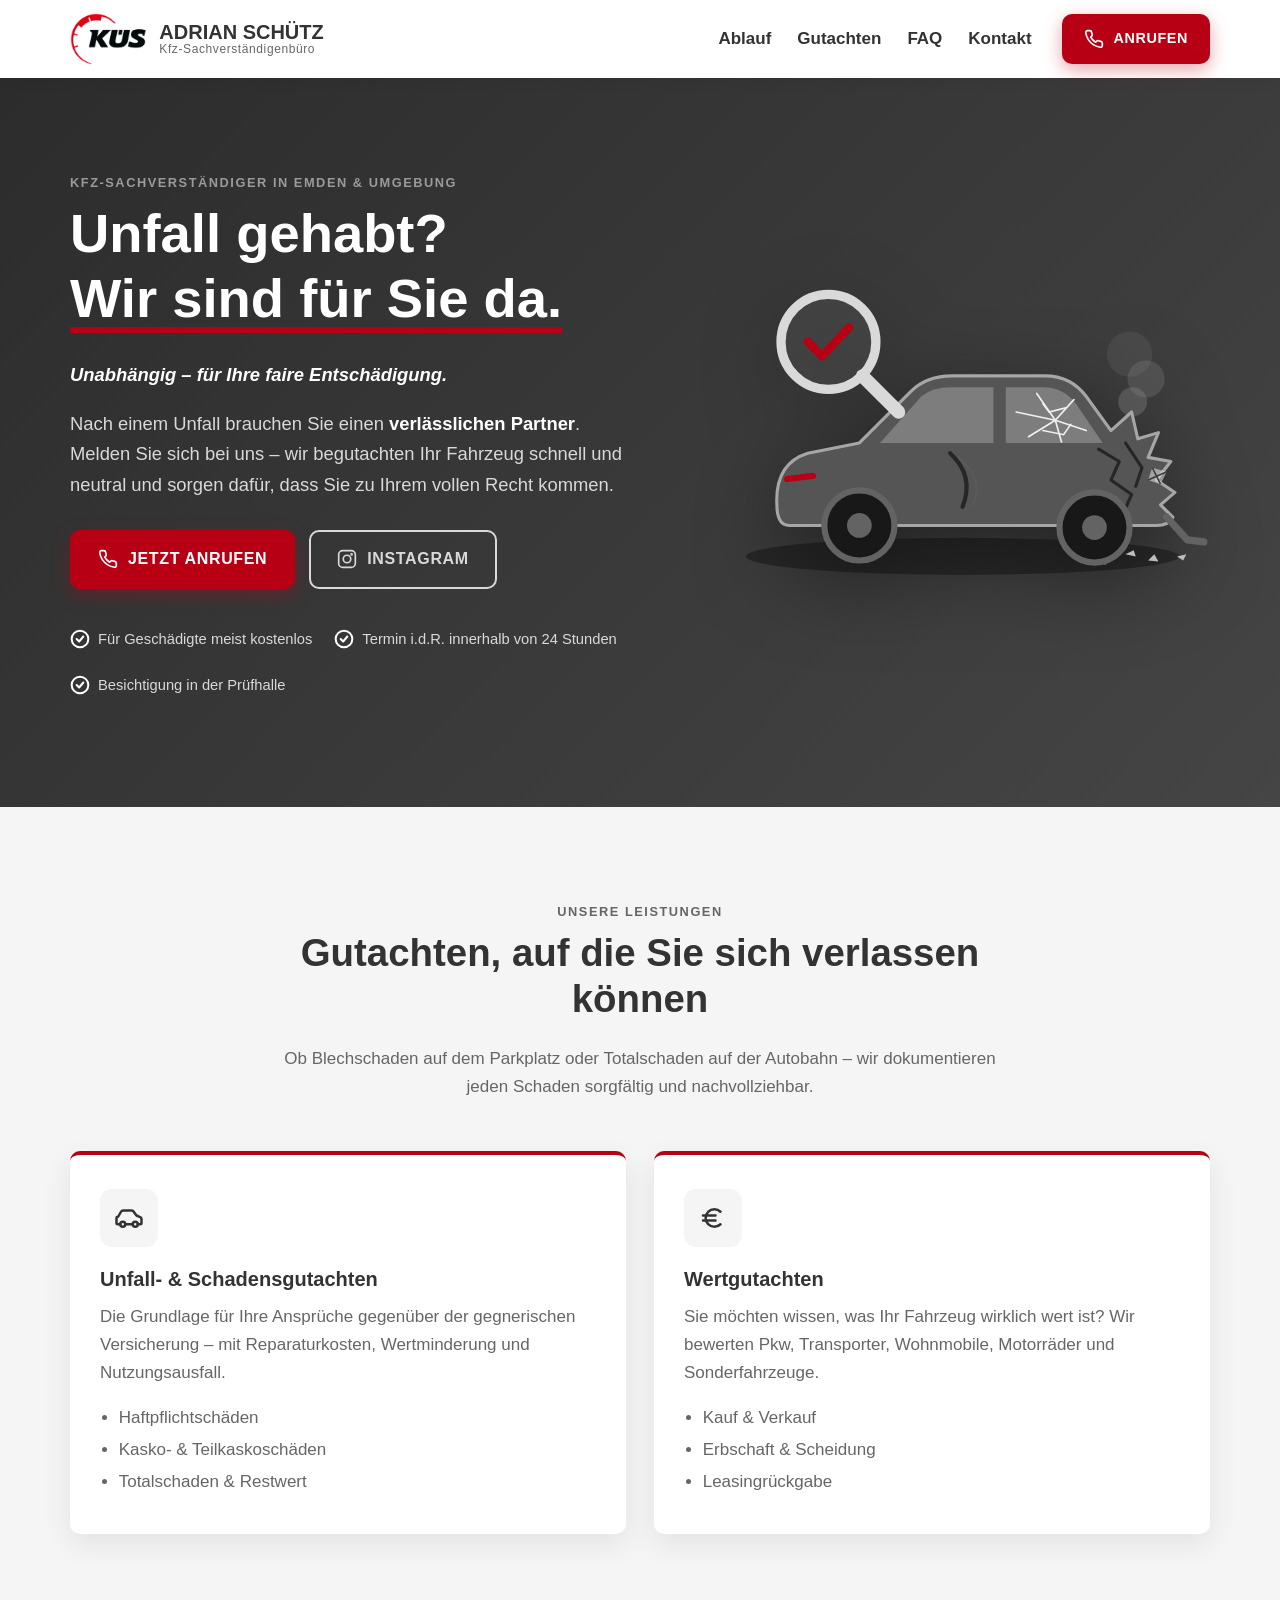
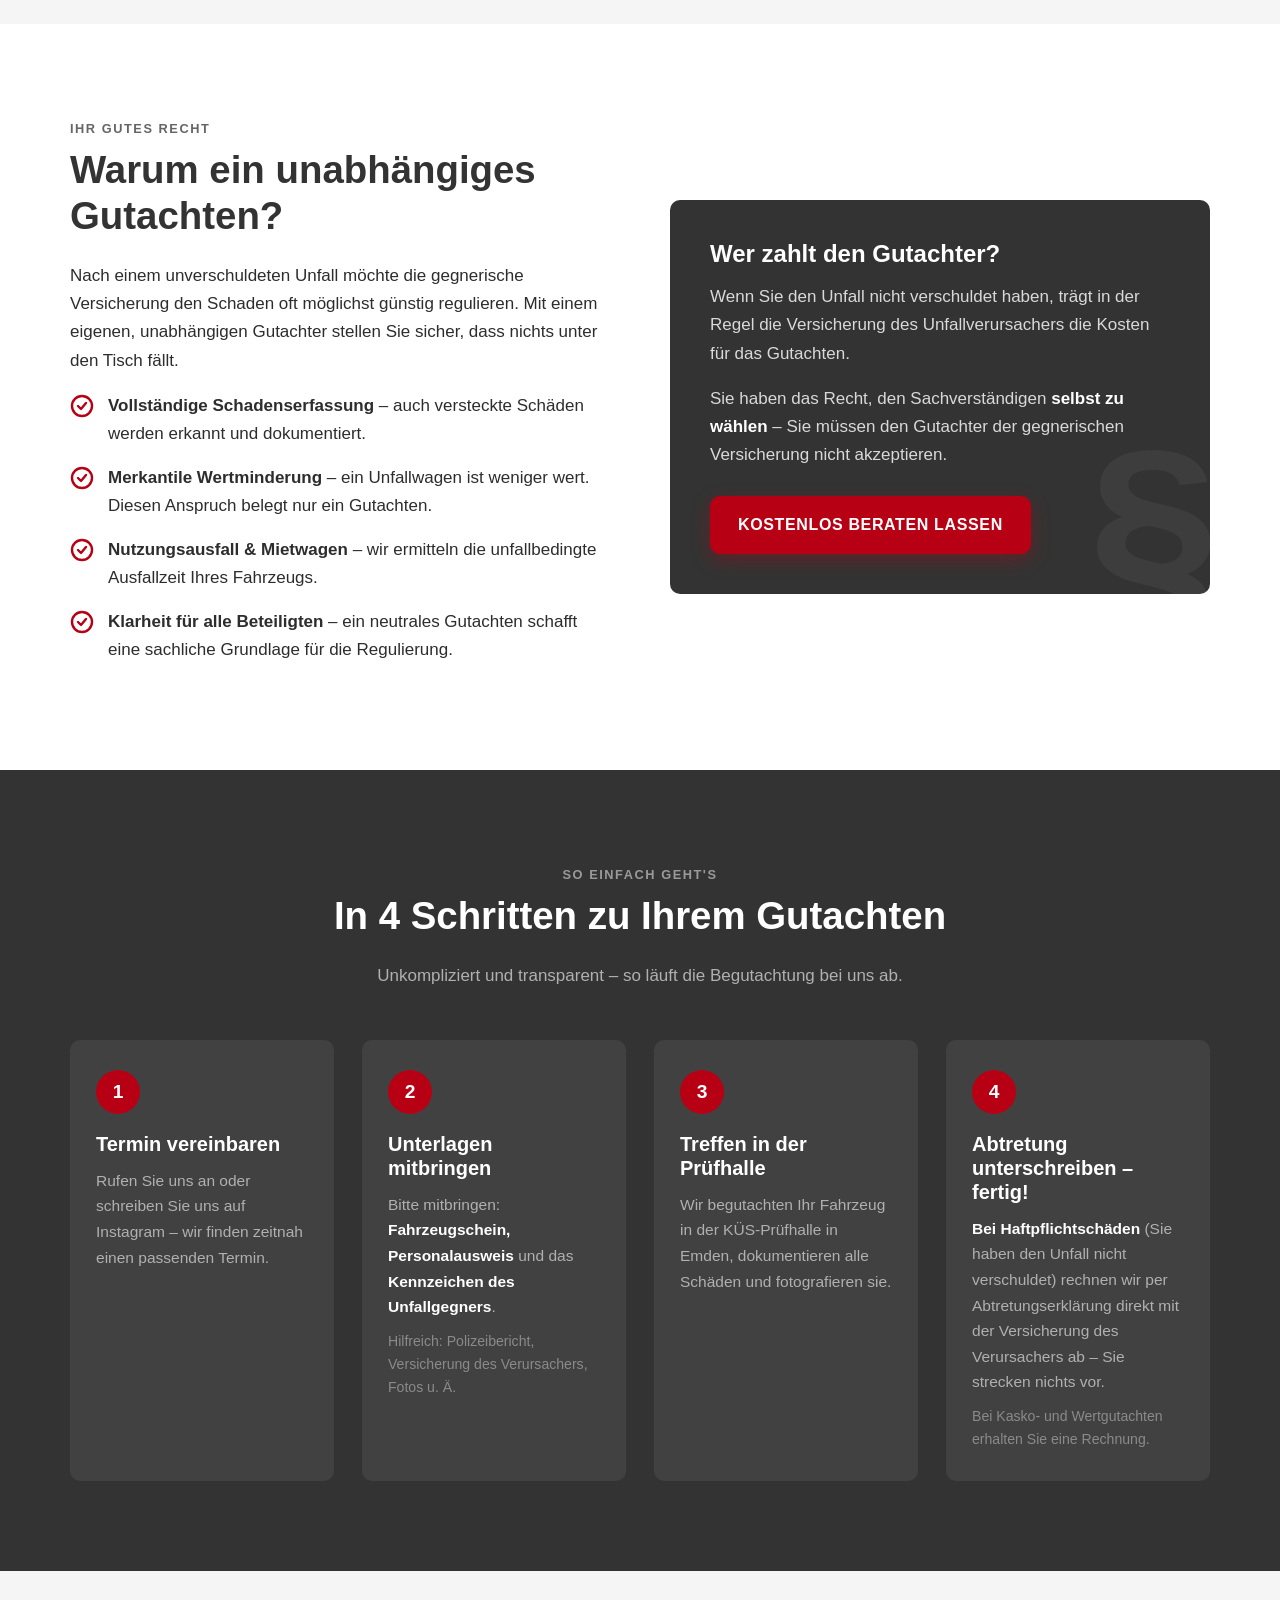
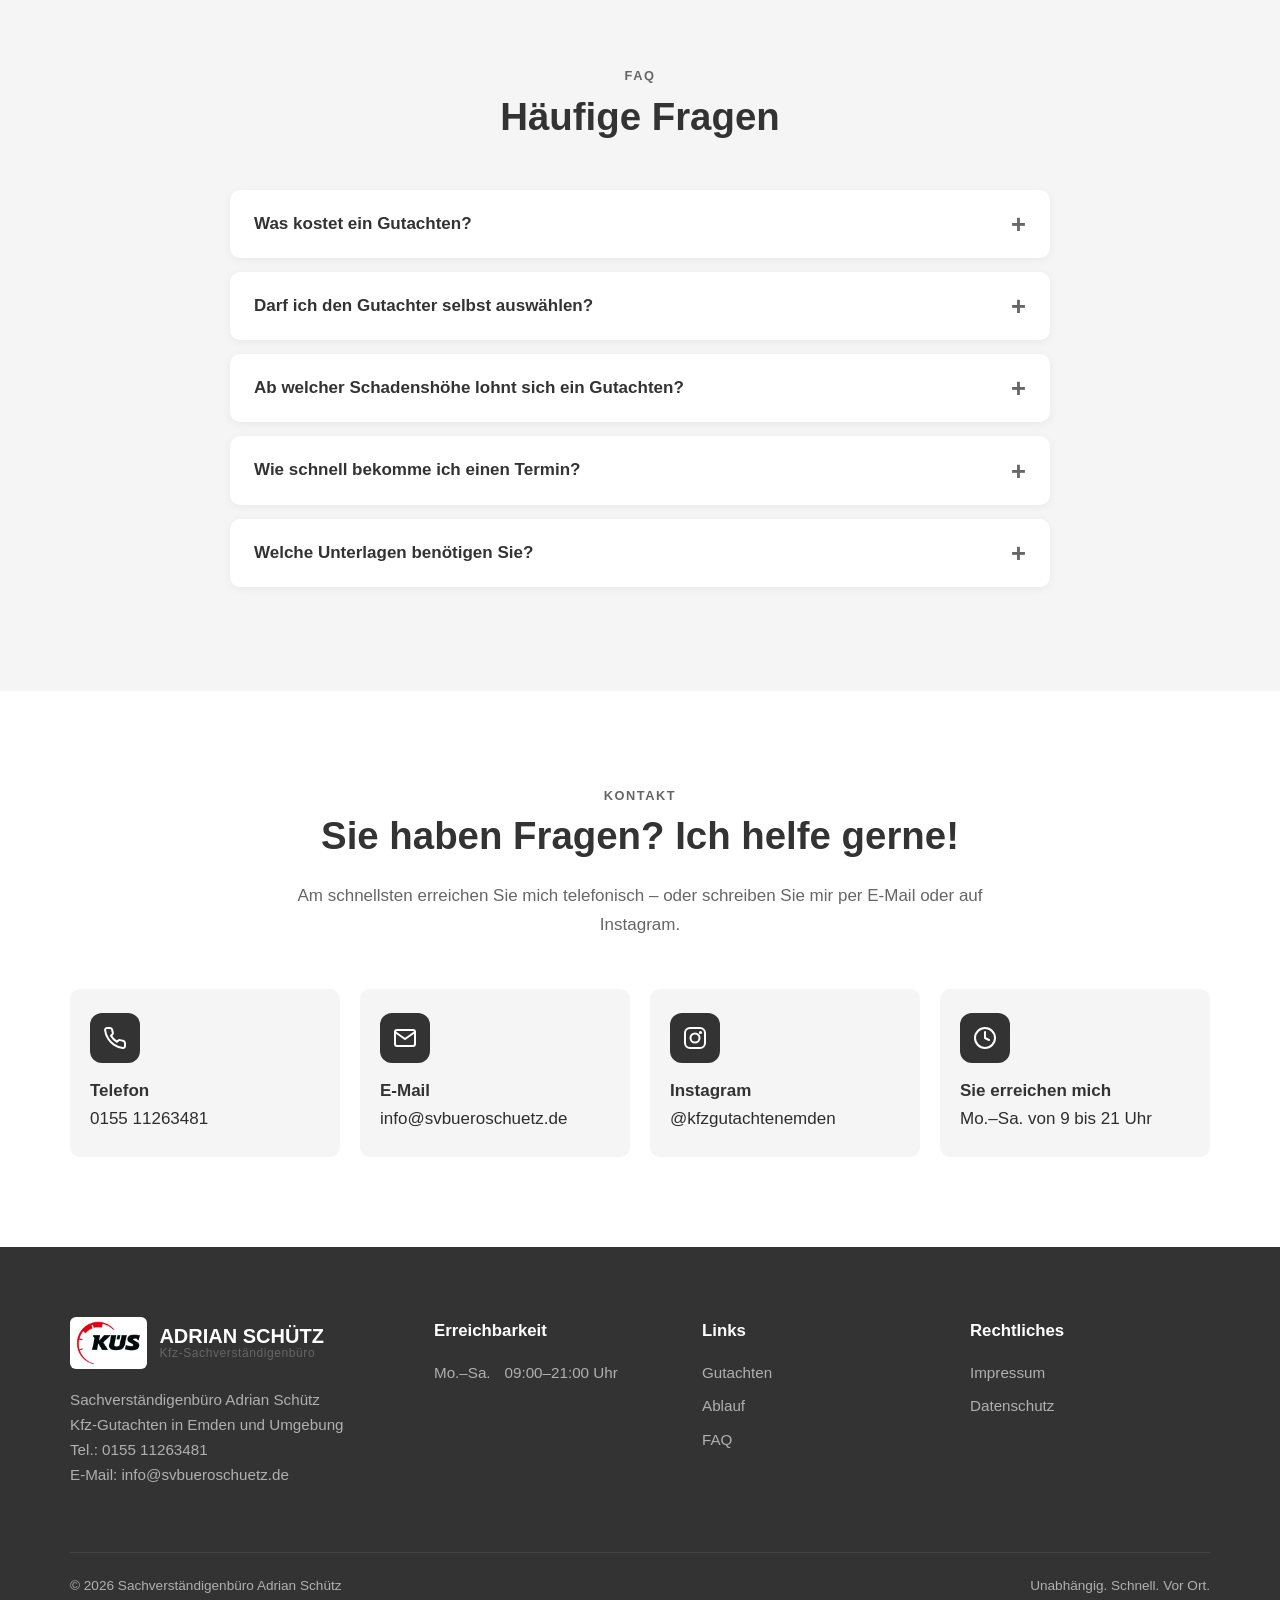
==== index.html @ 45142e2d "Erste Version" ====
<!DOCTYPE html>
<html lang="de">
<head>
  <meta charset="UTF-8">
  <meta name="viewport" content="width=device-width, initial-scale=1.0">
  <title>Kfz-Gutachten Emden | Schaden- und Wertgutachten</title>
  <meta name="description" content="Unabhängiger Kfz-Sachverständiger in Emden und Umgebung: Unfallgutachten und Wertgutachten. Persönlich, neutral und zuverlässig.">
  <link rel="canonical" href="https://svbueroschuetz.de/">
  <link rel="stylesheet" href="css/style.css?v=4">
  <link rel="icon" href="favicon.ico?v=4" sizes="48x48">
  <link rel="icon" type="image/png" sizes="96x96" href="favicon-96.png?v=4">
  <link rel="icon" type="image/png" sizes="192x192" href="favicon-192.png?v=4">
  <link rel="apple-touch-icon" href="apple-touch-icon.png?v=4">
  <meta property="og:site_name" content="Sachverständigenbüro Adrian Schütz">
  <script type="application/ld+json">
  {"@context": "https://schema.org", "@type": "WebSite", "name": "Sachverständigenbüro Adrian Schütz", "url": "https://svbueroschuetz.de/"}
  </script>
</head>
<body>

<!-- Icon-Sprite -->
<svg width="0" height="0" style="position:absolute" aria-hidden="true">
  <symbol id="i-phone" viewBox="0 0 24 24" fill="none" stroke="currentColor" stroke-width="2" stroke-linecap="round" stroke-linejoin="round"><path d="M22 16.9v3a2 2 0 0 1-2.2 2 19.8 19.8 0 0 1-8.6-3.1 19.5 19.5 0 0 1-6-6A19.8 19.8 0 0 1 2.1 4.2 2 2 0 0 1 4.1 2h3a2 2 0 0 1 2 1.7c.1.9.4 1.8.7 2.7a2 2 0 0 1-.5 2.1L8 9.8a16 16 0 0 0 6 6l1.3-1.3a2 2 0 0 1 2.1-.4c.9.3 1.8.6 2.7.7a2 2 0 0 1 1.7 2z"/></symbol>
  <symbol id="i-insta" viewBox="0 0 24 24" fill="none" stroke="currentColor" stroke-width="2" stroke-linecap="round" stroke-linejoin="round"><rect x="2" y="2" width="20" height="20" rx="5"/><circle cx="12" cy="12" r="4.5"/><circle cx="17.5" cy="6.5" r="0.6" fill="currentColor"/></symbol>
  <symbol id="i-mail" viewBox="0 0 24 24" fill="none" stroke="currentColor" stroke-width="2" stroke-linecap="round" stroke-linejoin="round"><rect x="2" y="4" width="20" height="16" rx="2"/><path d="m22 6-10 7L2 6"/></symbol>
  <symbol id="i-clock" viewBox="0 0 24 24" fill="none" stroke="currentColor" stroke-width="2" stroke-linecap="round" stroke-linejoin="round"><circle cx="12" cy="12" r="10"/><path d="M12 6v6l4 2"/></symbol>
  <symbol id="i-check" viewBox="0 0 24 24" fill="none" stroke="currentColor" stroke-width="2.4" stroke-linecap="round" stroke-linejoin="round"><circle cx="12" cy="12" r="10"/><path d="m8 12 3 3 5-6"/></symbol>
  <symbol id="i-car" viewBox="0 0 24 24" fill="none" stroke="currentColor" stroke-width="2" stroke-linecap="round" stroke-linejoin="round"><path d="M19 17h2c.6 0 1-.4 1-1v-3c0-.9-.7-1.7-1.5-1.9L18 10l-2.7-3.6A2 2 0 0 0 13.7 6H7.3a2 2 0 0 0-1.7 1L3.3 11H3a1 1 0 0 0-1 1v4c0 .6.4 1 1 1h2"/><circle cx="7" cy="17" r="2"/><circle cx="17" cy="17" r="2"/><path d="M9 17h6"/></symbol>
  <symbol id="i-euro" viewBox="0 0 24 24" fill="none" stroke="currentColor" stroke-width="2" stroke-linecap="round" stroke-linejoin="round"><path d="M18 7a7 7 0 1 0 0 10"/><path d="M4 10h10M4 14h10"/></symbol>
  <symbol id="i-shield" viewBox="0 0 24 24" fill="none" stroke="currentColor" stroke-width="2" stroke-linecap="round" stroke-linejoin="round"><path d="M12 22s8-4 8-10V5l-8-3-8 3v7c0 6 8 10 8 10z"/><path d="m9 12 2 2 4-4"/></symbol>
  <symbol id="i-bolt" viewBox="0 0 24 24" fill="none" stroke="currentColor" stroke-width="2" stroke-linecap="round" stroke-linejoin="round"><path d="M13 2 3 14h9l-1 8 10-12h-9l1-8z"/></symbol>
  <symbol id="i-menu" viewBox="0 0 24 24" fill="none" stroke="currentColor" stroke-width="2" stroke-linecap="round"><path d="M3 6h18M3 12h18M3 18h18"/></symbol>
</svg>

<!-- Header -->
<header class="header">
  <div class="container">
    <a href="#top" class="logo" aria-label="Zur Startseite">
      <img class="logo__img" src="img/logo-kues.png" alt="KÜS" onerror="this.outerHTML='<span class=&quot;logo__mark&quot;>S</span>'">
      <span class="logo__text">
        <span class="logo__name">ADRIAN SCHÜTZ</span>
        <span class="logo__sub">Kfz-Sachverständigenbüro</span>
      </span>
    </a>
    <button class="nav-toggle" aria-label="Menü öffnen" aria-expanded="false"><svg><use href="#i-menu"/></svg></button>
    <nav class="nav" id="nav">
      <ul class="nav__links">
        <li><a href="#ablauf">Ablauf</a></li>
        <li><a href="#leistungen">Gutachten</a></li>
        <li><a href="#faq">FAQ</a></li>
        <li><a href="#kontakt">Kontakt</a></li>
      </ul>
      <a href="tel:+4915511263481" class="btn btn--primary"><svg><use href="#i-phone"/></svg>Anrufen</a>
    </nav>
  </div>
</header>

<main id="top">

  <!-- Hero -->
  <section class="hero">
    <div class="container">
      <div>
        <span class="eyebrow">Kfz-Sachverständiger in Emden &amp; Umgebung</span>
        <h1>Unfall gehabt?<br><em>Wir sind für Sie da.</em></h1>
        <p class="hero__claim">Unabhängig – für Ihre faire Entschädigung.</p>
        <p class="hero__lead">Nach einem Unfall brauchen Sie einen <strong>verlässlichen Partner</strong>. Melden Sie sich bei uns – wir begutachten Ihr Fahrzeug schnell und neutral und sorgen dafür, dass Sie zu Ihrem vollen Recht kommen.</p>
        <div class="btn-row">
          <a href="tel:+4915511263481" class="btn btn--primary"><svg><use href="#i-phone"/></svg>Jetzt anrufen</a>
          <a href="https://www.instagram.com/kfzgutachtenemden/" class="btn btn--insta" target="_blank" rel="noopener"><svg><use href="#i-insta"/></svg>Instagram</a>
        </div>
        <div class="hero__badges">
          <span><svg><use href="#i-check"/></svg>Für Geschädigte meist kostenlos</span>
          <span><svg><use href="#i-check"/></svg>Termin i.d.R. innerhalb von 24 Stunden</span>
          <span><svg><use href="#i-check"/></svg>Besichtigung in der Prüfhalle</span>
        </div>
      </div>
      <div class="hero__art" aria-hidden="true">
        <!-- Illustration: Fahrzeug mit Prüf-Lupe -->
        <svg viewBox="0 0 480 360" xmlns="http://www.w3.org/2000/svg">
          <ellipse cx="240" cy="300" rx="210" ry="18" fill="#000" opacity="0.35"/>
          <!-- Rauch aus dem Motorraum -->
          <g fill="#8a8a8a">
            <circle cx="405" cy="150" r="14" opacity="0.35"/>
            <circle cx="418" cy="128" r="18" opacity="0.25"/>
            <circle cx="402" cy="104" r="22" opacity="0.15"/>
          </g>
          <!-- Karosserie mit eingedrückter Front -->
          <path d="M60 250 Q58 210 90 200 L140 190 L190 140 Q205 125 230 125 L320 125 Q345 125 360 145 L384 178 L404 160 L410 186 L430 180 L420 204 L442 208 L428 226 L446 238 L432 250 L444 262 Q440 270 428 270 L72 270 Q60 270 60 250Z" fill="#555555" stroke="#a6a6a6" stroke-width="3" stroke-linejoin="round"/>
          <!-- Scheiben -->
          <path d="M200 145 Q210 136 230 136 L270 136 L270 190 L160 190Z" fill="#a6a6a6" opacity="0.5"/>
          <path d="M282 136 L318 136 Q338 136 350 152 L376 190 L282 190Z" fill="#a6a6a6" opacity="0.5"/>
          <!-- Riss in der Frontscheibe -->
          <g stroke="#f0f0f0" stroke-width="1.6" fill="none" stroke-linecap="round">
            <path d="M330 168 L312 142 M330 168 L348 148 M330 168 L360 178 M330 168 L304 184 M330 168 L336 189 M330 168 L292 160"/>
            <path d="M318 152 L324 160 L340 156 M345 172 L338 182 L318 178"/>
          </g>
          <!-- Delle in der Tür -->
          <path d="M228 200 Q252 222 240 252" stroke="#262626" stroke-width="4" fill="none" stroke-linecap="round"/>
          <path d="M236 204 Q262 226 250 250" stroke="#5a5a5a" stroke-width="2" fill="none" stroke-linecap="round"/>
          <!-- Knautschfalten an der Front -->
          <g stroke="#262626" stroke-width="3" fill="none" stroke-linecap="round" stroke-linejoin="round">
            <path d="M372 196 L392 208 L384 226 L404 240 L396 258"/>
            <path d="M398 190 L414 214 L408 232"/>
          </g>
          <!-- Kaputter Scheinwerfer -->
          <path d="M424 214 L438 218 L432 230 L420 226Z" fill="#d9d9d9" opacity="0.6"/>
          <path d="M424 214 L432 230 M438 218 L420 226" stroke="#3c3c3c" stroke-width="1.5"/>
          <!-- Herabhängende Stoßstange -->
          <path d="M438 262 L458 284 L474 286" stroke="#636363" stroke-width="7" fill="none" stroke-linecap="round" stroke-linejoin="round"/>
          <!-- Splitter am Boden -->
          <g fill="#bdbdbd">
            <path d="M398 298 l8 -4 2 6z"/><path d="M420 304 l6 -6 4 7z"/><path d="M448 300 l9 -2 -3 6z"/><path d="M372 306 l6 -3 1 5z"/>
          </g>
          <!-- Räder -->
          <circle cx="140" cy="270" r="34" fill="#181818" stroke="#636363" stroke-width="6"/>
          <circle cx="140" cy="270" r="12" fill="#636363"/>
          <circle cx="368" cy="272" r="34" fill="#181818" stroke="#636363" stroke-width="6"/>
          <circle cx="368" cy="272" r="12" fill="#636363"/>
          <!-- Rücklicht -->
          <path d="M70 225 L95 222" stroke="#b80014" stroke-width="6" stroke-linecap="round"/>
          <!-- Lupe des Gutachters -->
          <circle cx="110" cy="92" r="46" fill="rgba(255,255,255,0.06)" stroke="#d9d9d9" stroke-width="9"/>
          <path d="M143 125 L178 160" stroke="#d9d9d9" stroke-width="13" stroke-linecap="round"/>
          <path d="M90 92 l14 14 26-28" stroke="#b80014" stroke-width="8" fill="none" stroke-linecap="round" stroke-linejoin="round"/>
        </svg>
      </div>
    </div>
  </section>

  <!-- Leistungen -->
  <section class="section section--light" id="leistungen">
    <div class="container">
      <div class="section-head">
        <span class="eyebrow">Unsere Leistungen</span>
        <h2>Gutachten, auf die Sie sich verlassen können</h2>
        <p>Ob Blechschaden auf dem Parkplatz oder Totalschaden auf der Autobahn – wir dokumentieren jeden Schaden sorgfältig und nachvollziehbar.</p>
      </div>
      <div class="grid grid--2">
        <article class="card">
          <div class="card__icon"><svg><use href="#i-car"/></svg></div>
          <h3>Unfall- &amp; Schadensgutachten</h3>
          <p>Die Grundlage für Ihre Ansprüche gegenüber der gegnerischen Versicherung – mit Reparaturkosten, Wertminderung und Nutzungsausfall.</p>
          <ul>
            <li>Haftpflichtschäden</li>
            <li>Kasko- &amp; Teilkaskoschäden</li>
            <li>Totalschaden &amp; Restwert</li>
          </ul>
        </article>
        <article class="card">
          <div class="card__icon"><svg><use href="#i-euro"/></svg></div>
          <h3>Wertgutachten</h3>
          <p>Sie möchten wissen, was Ihr Fahrzeug wirklich wert ist? Wir bewerten Pkw, Transporter, Wohnmobile, Motorräder und Sonderfahrzeuge.</p>
          <ul>
            <li>Kauf &amp; Verkauf</li>
            <li>Erbschaft &amp; Scheidung</li>
            <li>Leasingrückgabe</li>
          </ul>
        </article>
      </div>
    </div>
  </section>

  <!-- Warum Gutachten -->
  <section class="section">
    <div class="container split">
      <div>
        <span class="eyebrow">Ihr gutes Recht</span>
        <h2>Warum ein unabhängiges Gutachten?</h2>
        <p>Nach einem unverschuldeten Unfall möchte die gegnerische Versicherung den Schaden oft möglichst günstig regulieren. Mit einem eigenen, unabhängigen Gutachter stellen Sie sicher, dass nichts unter den Tisch fällt.</p>
        <ul class="checklist">
          <li><svg><use href="#i-check"/></svg><span><strong>Vollständige Schadenserfassung</strong> – auch versteckte Schäden werden erkannt und dokumentiert.</span></li>
          <li><svg><use href="#i-check"/></svg><span><strong>Merkantile Wertminderung</strong> – ein Unfallwagen ist weniger wert. Diesen Anspruch belegt nur ein Gutachten.</span></li>
          <li><svg><use href="#i-check"/></svg><span><strong>Nutzungsausfall &amp; Mietwagen</strong> – wir ermitteln die unfallbedingte Ausfallzeit Ihres Fahrzeugs.</span></li>
          <li><svg><use href="#i-check"/></svg><span><strong>Klarheit für alle Beteiligten</strong> – ein neutrales Gutachten schafft eine sachliche Grundlage für die Regulierung.</span></li>
        </ul>
      </div>
      <div class="highlight-box">
        <h3>Wer zahlt den Gutachter?</h3>
        <p>Wenn Sie den Unfall nicht verschuldet haben, trägt in der Regel die Versicherung des Unfallverursachers die Kosten für das Gutachten.</p>
        <p>Sie haben das Recht, den Sachverständigen <strong style="color:#fff">selbst zu wählen</strong> – Sie müssen den Gutachter der gegnerischen Versicherung nicht akzeptieren.</p>
        <a href="#kontakt" class="btn btn--primary" style="margin-top:10px">Kostenlos beraten lassen</a>
      </div>
    </div>
  </section>

  <!-- Ablauf -->
  <section class="section section--dark" id="ablauf">
    <div class="container">
      <div class="section-head">
        <span class="eyebrow">So einfach geht's</span>
        <h2>In 4 Schritten zu Ihrem Gutachten</h2>
        <p>Unkompliziert und transparent – so läuft die Begutachtung bei uns ab.</p>
      </div>
      <div class="grid grid--4 steps">
        <div class="step">
          <h3>Termin vereinbaren</h3>
          <p>Rufen Sie uns an oder schreiben Sie uns auf Instagram – wir finden zeitnah einen passenden Termin.</p>
        </div>
        <div class="step">
          <h3>Unterlagen mitbringen</h3>
          <p>Bitte mitbringen: <strong>Fahrzeugschein, Personalausweis</strong> und das <strong>Kennzeichen des Unfallgegners</strong>.</p>
          <p class="step__note">Hilfreich: Polizeibericht, Versicherung des Verursachers, Fotos u. Ä.</p>
        </div>
        <div class="step">
          <h3>Treffen in der Prüfhalle</h3>
          <p>Wir begutachten Ihr Fahrzeug in der KÜS-Prüfhalle in Emden, dokumentieren alle Schäden und fotografieren sie.</p>
        </div>
        <div class="step">
          <h3>Abtretung unterschreiben – fertig!</h3>
          <p><strong>Bei Haftpflichtschäden</strong> (Sie haben den Unfall nicht verschuldet) rechnen wir per Abtretungserklärung direkt mit der Versicherung des Verursachers ab – Sie strecken nichts vor.</p>
          <p class="step__note">Bei Kasko- und Wertgutachten erhalten Sie eine Rechnung.</p>
        </div>
      </div>
    </div>
  </section>

  <!-- FAQ -->
  <section class="section section--light" id="faq">
    <div class="container">
      <div class="section-head">
        <span class="eyebrow">FAQ</span>
        <h2>Häufige Fragen</h2>
      </div>
      <div class="faq">
        <details>
          <summary>Was kostet ein Gutachten?</summary>
          <p>Bei einem unverschuldeten Unfall übernimmt in der Regel die gegnerische Haftpflichtversicherung die Kosten. Bei Wertgutachten oder selbst verschuldeten Schäden erhalten Sie vorab ein transparentes Angebot.</p>
        </details>
        <details>
          <summary>Darf ich den Gutachter selbst auswählen?</summary>
          <p>Ja. Als Geschädigter haben Sie das Recht, einen unabhängigen Sachverständigen Ihrer Wahl zu beauftragen.</p>
        </details>
        <details>
          <summary>Ab welcher Schadenshöhe lohnt sich ein Gutachten?</summary>
          <p>Als Faustregel gilt: Ab etwa 750–1.000 € Schaden ist ein vollständiges Gutachten sinnvoll. Bei kleineren Schäden beraten wir Sie gerne kostenlos, welches Vorgehen sinnvoll ist.</p>
        </details>
        <details>
          <summary>Wie schnell bekomme ich einen Termin?</summary>
          <p>In der Regel innerhalb von 24 Stunden. Die Besichtigung findet in der KÜS-Prüfhalle in der Nesserlander Straße 88 in Emden statt.</p>
        </details>
        <details>
          <summary>Welche Unterlagen benötigen Sie?</summary>
          <p>Erforderlich sind Fahrzeugschein, Personalausweis und das Kennzeichen des Unfallgegners. Hilfreich sind außerdem alle weiteren Unterlagen zum Unfall: Versicherung und Schadennummer des Verursachers, Polizeibericht bzw. Aktenzeichen, Unfallbericht, Fotos, Kontaktdaten von Zeugen sowie Serviceheft und Rechnungen zu früheren Schäden oder Reparaturen.</p>
        </details>
      </div>
    </div>
  </section>

  <!-- Kontakt -->
  <section class="section" id="kontakt">
    <div class="container">
      <div class="section-head">
        <span class="eyebrow">Kontakt</span>
        <h2>Sie haben Fragen? Ich helfe gerne!</h2>
        <p>Am schnellsten erreichen Sie mich telefonisch – oder schreiben Sie mir per E-Mail oder auf Instagram.</p>
      </div>
      <div class="contact-cards">
        <a class="contact-item" href="tel:+4915511263481">
          <div class="contact-item__icon"><svg><use href="#i-phone"/></svg></div>
          <div><strong>Telefon</strong>0155 11263481</div>
        </a>
        <a class="contact-item" href="mailto:info@svbueroschuetz.de">
          <div class="contact-item__icon"><svg><use href="#i-mail"/></svg></div>
          <div><strong>E-Mail</strong>info@svbueroschuetz.de</div>
        </a>
        <a class="contact-item" href="https://www.instagram.com/kfzgutachtenemden/" target="_blank" rel="noopener">
          <div class="contact-item__icon"><svg><use href="#i-insta"/></svg></div>
          <div><strong>Instagram</strong>@kfzgutachtenemden</div>
        </a>
        <div class="contact-item">
          <div class="contact-item__icon"><svg><use href="#i-clock"/></svg></div>
          <div><strong>Sie erreichen mich</strong>Mo.–Sa. von 9 bis 21 Uhr</div>
        </div>
      </div>
    </div>
  </section>

</main>

<!-- Footer -->
<footer class="footer">
  <div class="container">
    <div class="grid">
      <div>
        <a href="#top" class="logo">
          <img class="logo__img" src="img/logo-kues.png" alt="KÜS" onerror="this.outerHTML='<span class=&quot;logo__mark&quot;>S</span>'">
          <span class="logo__text"><span class="logo__name">ADRIAN SCHÜTZ</span><span class="logo__sub">Kfz-Sachverständigenbüro</span></span>
        </a>
        <p>Sachverständigenbüro Adrian Schütz<br>Kfz-Gutachten in Emden und Umgebung<br>
        Tel.: <a href="tel:+4915511263481">0155 11263481</a><br>
        E-Mail: <a href="mailto:info@svbueroschuetz.de">info@svbueroschuetz.de</a></p>
      </div>
      <div>
        <h4>Erreichbarkeit</h4>
        <div class="hours"><span>Mo.–Sa.</span><span>09:00–21:00 Uhr</span></div>
      </div>
      <div>
        <h4>Links</h4>
        <ul>
          <li><a href="#leistungen">Gutachten</a></li>
          <li><a href="#ablauf">Ablauf</a></li>
          <li><a href="#faq">FAQ</a></li>
        </ul>
      </div>
      <div>
        <h4>Rechtliches</h4>
        <ul>
          <li><a href="impressum.html">Impressum</a></li>
          <li><a href="datenschutz.html">Datenschutz</a></li>
        </ul>
      </div>
    </div>
    <div class="footer__bottom">
      <span>© <span id="year">2026</span> Sachverständigenbüro Adrian Schütz</span>
      <span>Unabhängig. Schnell. Vor Ort.</span>
    </div>
  </div>
</footer>

<!-- Mobile Anrufleiste -->
<div class="mobile-cta">
  <a class="call" href="tel:+4915511263481"><svg><use href="#i-phone"/></svg>Anrufen</a>
  <a class="insta" href="https://www.instagram.com/kfzgutachtenemden/" target="_blank" rel="noopener"><svg><use href="#i-insta"/></svg>Instagram</a>
</div>

<script src="js/main.js"></script>
</body>
</html>
---- css/style.css ----
/* ==========================================================
   Sachverständigenbüro Mustermann – Stylesheet
   Keine externen Schriften (DSGVO): System-Schriftarten
   ========================================================== */

:root {
  --accent: #b80014;
  --dark: #333333;
  --dark-2: #414141;
  --text: #2d2d2d;
  --muted: #666666;
  --light: #f5f5f5;
  --white: #ffffff;
  --radius: 10px;
  --shadow: 0 10px 30px rgba(0, 0, 0, 0.08);
  --max: 1180px;
  --font: -apple-system, BlinkMacSystemFont, "Segoe UI", Roboto, "Helvetica Neue", Arial, sans-serif;
}

*, *::before, *::after { box-sizing: border-box; }

html { scroll-behavior: smooth; scroll-padding-top: 90px; }

body {
  margin: 0;
  font-family: var(--font);
  color: var(--text);
  background: var(--white);
  line-height: 1.65;
  font-size: 17px;
}

img, svg { max-width: 100%; display: block; }

a { color: inherit; }

h1, h2, h3 { line-height: 1.2; margin: 0 0 0.6em; color: var(--dark); }
h1 { font-size: clamp(2rem, 5vw, 3.4rem); font-weight: 800; }
h2 { font-size: clamp(1.6rem, 3.5vw, 2.4rem); font-weight: 800; }
h3 { font-size: 1.25rem; font-weight: 700; }
p { margin: 0 0 1em; }

.container { width: 100%; max-width: var(--max); margin: 0 auto; padding: 0 20px; }

.eyebrow {
  display: inline-block;
  font-size: 0.8rem;
  font-weight: 700;
  letter-spacing: 0.12em;
  text-transform: uppercase;
  color: var(--muted);
  margin-bottom: 0.6em;
}

.section { padding: 90px 0; }
.section--light { background: var(--light); }
.section--dark { background: var(--dark); color: #d9d9d9; }
.section--dark h2, .section--dark h3 { color: var(--white); }
.section-head { max-width: 720px; margin: 0 auto 50px; text-align: center; }
.section-head p { color: var(--muted); }
.section--dark .section-head p { color: #b0b0b0; }

/* ---------- Buttons ---------- */
.btn {
  display: inline-flex;
  align-items: center;
  gap: 10px;
  padding: 14px 26px;
  border-radius: var(--radius);
  font-weight: 700;
  font-size: 1rem;
  text-decoration: none;
  text-transform: uppercase;
  letter-spacing: 0.04em;
  border: 2px solid transparent;
  cursor: pointer;
  transition: transform 0.15s ease, background 0.15s ease, box-shadow 0.15s ease;
}
.btn svg { width: 20px; height: 20px; flex-shrink: 0; }
.btn:hover { transform: translateY(-2px); }
.btn--primary { background: var(--accent); color: var(--white); box-shadow: 0 6px 18px rgba(184, 0, 20, 0.35); }
.btn--primary:hover { filter: brightness(0.88); }
.btn--insta { background: transparent; color: inherit; border-color: currentColor; }
.btn--insta:hover { background: rgba(128, 128, 128, 0.15); }
.btn--outline { border-color: currentColor; background: transparent; }
.btn-row { display: flex; flex-wrap: wrap; gap: 14px; }

/* ---------- Header ---------- */
.header {
  position: sticky;
  top: 0;
  z-index: 50;
  background: rgba(255, 255, 255, 0.97);
  backdrop-filter: blur(8px);
  box-shadow: 0 2px 14px rgba(0, 0, 0, 0.06);
}
.header .container { display: flex; align-items: center; justify-content: space-between; height: 78px; }

.logo { display: flex; align-items: center; gap: 12px; text-decoration: none; }
.logo__mark {
  width: 46px; height: 46px; border-radius: 10px;
  background: var(--accent); color: var(--white);
  display: grid; place-items: center;
  font-weight: 900; font-size: 1.4rem;
}
.logo__img { height: 52px; width: auto; }
.footer .logo__img { background: var(--white); padding: 4px 6px; border-radius: 6px; }
.logo__text { line-height: 1.1; }
.logo__name { display: block; font-weight: 800; font-size: 1.25rem; color: var(--dark); }
.logo__sub { display: block; font-size: 0.75rem; color: var(--muted); letter-spacing: 0.05em; }

.nav { display: flex; align-items: center; gap: 30px; }
.nav__links { display: flex; gap: 26px; list-style: none; margin: 0; padding: 0; }
.nav__links a { text-decoration: none; font-weight: 600; color: var(--dark); position: relative; padding: 6px 0; }
.nav__links a::after {
  content: ""; position: absolute; left: 0; bottom: 0; width: 0; height: 2px;
  background: var(--accent); transition: width 0.2s ease;
}
.nav__links a:hover::after { width: 100%; }
.nav .btn { padding: 11px 20px; font-size: 0.9rem; }

.nav-toggle {
  display: none; background: none; border: 0; cursor: pointer; padding: 8px;
  color: var(--dark);
}
.nav-toggle svg { width: 28px; height: 28px; }

/* ---------- Hero ---------- */
.hero {
  position: relative;
  background:
    linear-gradient(135deg, #2c2c2c 0%, #454545 100%);
  color: #d9d9d9;
  overflow: hidden;
  padding: 90px 0 110px;
}
.hero .container { display: grid; grid-template-columns: 1.1fr 0.9fr; gap: 40px; align-items: center; }
.hero h1 { color: var(--white); }
.hero .eyebrow, .section--dark .eyebrow { color: #9a9a9a; }
.hero h1 em {
  font-style: normal; text-decoration: underline; text-decoration-color: var(--accent);
  text-decoration-thickness: 6px; text-underline-offset: 10px;
}
.hero__claim { font-style: italic; font-weight: 600; font-size: 1.15rem; color: var(--white); margin: -0.2em 0 1em; }
.hero__lead { font-size: 1.15rem; max-width: 560px; }
.hero__lead strong { color: var(--white); }
.hero .btn-row { margin-top: 30px; }
.hero__badges { display: flex; flex-wrap: wrap; gap: 22px; margin-top: 38px; font-size: 0.92rem; }
.hero__badges span { display: inline-flex; align-items: center; gap: 8px; }
.hero__badges svg { width: 20px; height: 20px; color: var(--white); }
.hero__art { position: relative; }
.hero__art svg { width: 100%; height: auto; filter: drop-shadow(0 20px 40px rgba(0, 0, 0, 0.4)); }

/* ---------- Cards / Leistungen ---------- */
.grid { display: grid; gap: 28px; }
.grid--2 { grid-template-columns: repeat(2, 1fr); }
.grid--3 { grid-template-columns: repeat(3, 1fr); }
.grid--4 { grid-template-columns: repeat(4, 1fr); }

.card {
  background: var(--white);
  border-radius: var(--radius);
  padding: 34px 30px;
  box-shadow: var(--shadow);
  border-top: 4px solid var(--accent);
  transition: transform 0.2s ease;
}
.card:hover { transform: translateY(-4px); }
.card__icon {
  width: 58px; height: 58px; border-radius: 12px;
  background: var(--light); color: var(--dark);
  display: grid; place-items: center; margin-bottom: 20px;
}
.card__icon svg { width: 30px; height: 30px; }
.card p { color: var(--muted); }
.card ul { margin: 0; padding-left: 1.1em; color: var(--muted); }
.card li { margin-bottom: 4px; }

/* ---------- Warum Gutachten ---------- */
.split { display: grid; grid-template-columns: 1fr 1fr; gap: 60px; align-items: center; }
.checklist { list-style: none; padding: 0; margin: 0; }
.checklist li { display: flex; gap: 14px; margin-bottom: 16px; }
.checklist svg { width: 24px; height: 24px; flex-shrink: 0; color: var(--accent); margin-top: 2px; }
.highlight-box {
  background: var(--dark); color: #d9d9d9; border-radius: var(--radius);
  padding: 40px; position: relative; overflow: hidden;
}
.highlight-box h3 { color: var(--white); font-size: 1.5rem; }
.highlight-box::before {
  content: "§"; position: absolute; right: -10px; bottom: -60px;
  font-size: 15rem; font-weight: 900; color: rgba(255, 255, 255, 0.05); line-height: 1;
}
.highlight-box p { position: relative; }

/* ---------- Unfall – Schritte ---------- */
.steps { counter-reset: step; }
.step {
  background: var(--dark-2); border-radius: var(--radius); padding: 30px 26px;
  position: relative;
}
.step::before {
  counter-increment: step; content: counter(step);
  display: grid; place-items: center;
  width: 44px; height: 44px; border-radius: 50%;
  background: var(--accent); color: var(--white);
  font-weight: 800; font-size: 1.2rem; margin-bottom: 18px;
}
.step p { color: #b0b0b0; margin: 0; font-size: 0.97rem; }
.step p + p { margin-top: 10px; }
.step strong { color: var(--white); }
.step ul { margin: 4px 0 12px; padding-left: 1.1em; color: #b0b0b0; font-size: 0.93rem; }
.step li { margin-bottom: 2px; }
.step .step__label { color: var(--white); font-weight: 700; font-size: 0.9rem; margin: 0; }
.step .step__note { font-size: 0.88rem; color: #8a8a8a; }

/* ---------- FAQ ---------- */
.faq { max-width: 820px; margin: 0 auto; }
.faq details {
  background: var(--white); border-radius: var(--radius); margin-bottom: 14px;
  box-shadow: 0 2px 10px rgba(0, 0, 0, 0.05); overflow: hidden;
}
.faq summary {
  cursor: pointer; list-style: none; padding: 20px 56px 20px 24px; font-weight: 700;
  position: relative; color: var(--dark);
}
.faq summary::-webkit-details-marker { display: none; }
.faq summary::after {
  content: "+"; position: absolute; right: 24px; top: 50%; transform: translateY(-50%);
  font-size: 1.6rem; color: var(--muted); transition: transform 0.2s ease;
}
.faq details[open] summary::after { transform: translateY(-50%) rotate(45deg); }
.faq details p { padding: 0 24px 20px; margin: 0; color: var(--muted); }

/* ---------- Kontakt ---------- */
.contact-cards { display: grid; grid-template-columns: repeat(auto-fit, minmax(210px, 1fr)); gap: 20px; }
.contact-item {
  background: var(--light); border-radius: var(--radius); padding: 24px 20px;
  text-decoration: none; color: inherit; transition: transform 0.2s ease;
}
a.contact-item:hover { transform: translateY(-3px); }
a.contact-item:hover strong { color: var(--accent); }
.contact-item .contact-item__icon { margin-bottom: 14px; }
.contact-item__icon {
  width: 50px; height: 50px; border-radius: 12px; background: var(--dark); color: var(--white);
  display: grid; place-items: center; flex-shrink: 0;
}
.contact-item__icon svg { width: 24px; height: 24px; }
.contact-item strong { display: block; color: var(--dark); }


/* ---------- Footer ---------- */
.footer { background: var(--dark); color: #b0b0b0; padding: 70px 0 0; font-size: 0.95rem; }
.footer .grid { grid-template-columns: 1.4fr 1fr 1fr 1fr; }
.footer h4 { color: var(--white); margin: 0 0 16px; font-size: 1.05rem; }
.footer ul { list-style: none; padding: 0; margin: 0; }
.footer li { margin-bottom: 8px; }
.footer a { text-decoration: none; }
.footer a:hover { color: var(--white); }
.footer .logo__name { color: var(--white); }
.footer .logo__mark { background: var(--accent); color: var(--white); }
.footer .logo { margin-bottom: 18px; }
.hours { display: grid; grid-template-columns: auto 1fr; gap: 4px 14px; }
.footer__bottom {
  border-top: 1px solid rgba(255, 255, 255, 0.08); margin-top: 50px; padding: 22px 0;
  font-size: 0.85rem; display: flex; justify-content: space-between; flex-wrap: wrap; gap: 10px;
}

/* ---------- Mobile Anrufleiste ---------- */
.mobile-cta { display: none; }

/* ---------- Rechtliche Seiten ---------- */
.legal { padding: 70px 0 90px; }
.legal .container { max-width: 860px; }
.legal h2 { font-size: 1.4rem; margin-top: 1.8em; }
.legal h3 { font-size: 1.1rem; margin-top: 1.4em; }
.legal ul { margin: 0 0 1em; padding-left: 1.3em; }
.legal li { margin-bottom: 4px; }
.notice {
  background: var(--light); border-left: 4px solid var(--accent); padding: 16px 20px;
  border-radius: 6px; margin-bottom: 30px; font-size: 0.95rem;
}

/* ---------- Responsive ---------- */
@media (max-width: 1000px) {
  .grid--4 { grid-template-columns: repeat(2, 1fr); }
  .grid--3 { grid-template-columns: 1fr 1fr; }
  .footer .grid { grid-template-columns: 1fr 1fr; }
}

@media (max-width: 860px) {
  .nav-toggle { display: block; }
  .nav {
    position: absolute; top: 78px; left: 0; right: 0;
    background: var(--white); flex-direction: column; align-items: stretch; gap: 0;
    padding: 10px 20px 24px; box-shadow: 0 14px 20px rgba(0, 0, 0, 0.08);
    display: none;
  }
  .nav.is-open { display: flex; }
  .nav__links { flex-direction: column; gap: 0; }
  .nav__links a { display: block; padding: 14px 0; border-bottom: 1px solid #eee; }
  .nav .btn { margin-top: 16px; justify-content: center; }

  .hero { padding: 60px 0 80px; }
  .hero .container, .split { grid-template-columns: 1fr; }
  /* Handy: Auto zwischen Spruch und Einleitungstext */
  .hero .container { row-gap: 0; }
  .hero .container > div:first-child { display: contents; }
  .hero .eyebrow { order: 1; }
  .hero h1 { order: 2; }
  .hero__claim { order: 3; }
  .hero__art { order: 4; max-width: 340px; width: 100%; margin: 4px auto 22px; }
  .hero__lead { order: 5; }
  .hero .btn-row { order: 6; }
  .hero__badges { order: 7; }
  .section { padding: 70px 0; }

  .mobile-cta {
    display: grid; grid-template-columns: 1fr 1fr; position: fixed; bottom: 0; left: 0; right: 0; z-index: 60;
    box-shadow: 0 -4px 16px rgba(0, 0, 0, 0.15);
  }
  .mobile-cta a {
    display: flex; align-items: center; justify-content: center; gap: 8px;
    padding: 15px; font-weight: 700; text-decoration: none; text-transform: uppercase; font-size: 0.95rem;
  }
  .mobile-cta svg { width: 20px; height: 20px; }
  .mobile-cta .call { background: var(--accent); color: var(--white); }
  .mobile-cta .insta { background: var(--dark); color: var(--white); }
  body { padding-bottom: 54px; }
}

@media (max-width: 600px) {
  body { font-size: 16px; }
  .grid--2, .grid--3, .grid--4, .footer .grid { grid-template-columns: 1fr; }
  .highlight-box { padding: 26px 20px; }
  .btn-row .btn { flex: 1 1 100%; justify-content: center; }
  .contact-cards { gap: 12px; }
  .contact-item { display: flex; align-items: center; gap: 16px; padding: 16px; }
  .contact-item .contact-item__icon { margin-bottom: 0; }
  .legal h1 { font-size: 1.7rem; overflow-wrap: anywhere; hyphens: auto; }
  .header .btn--outline { padding: 8px 12px; font-size: 0.8rem; white-space: nowrap; }
  .header .logo__sub { display: none; }
}
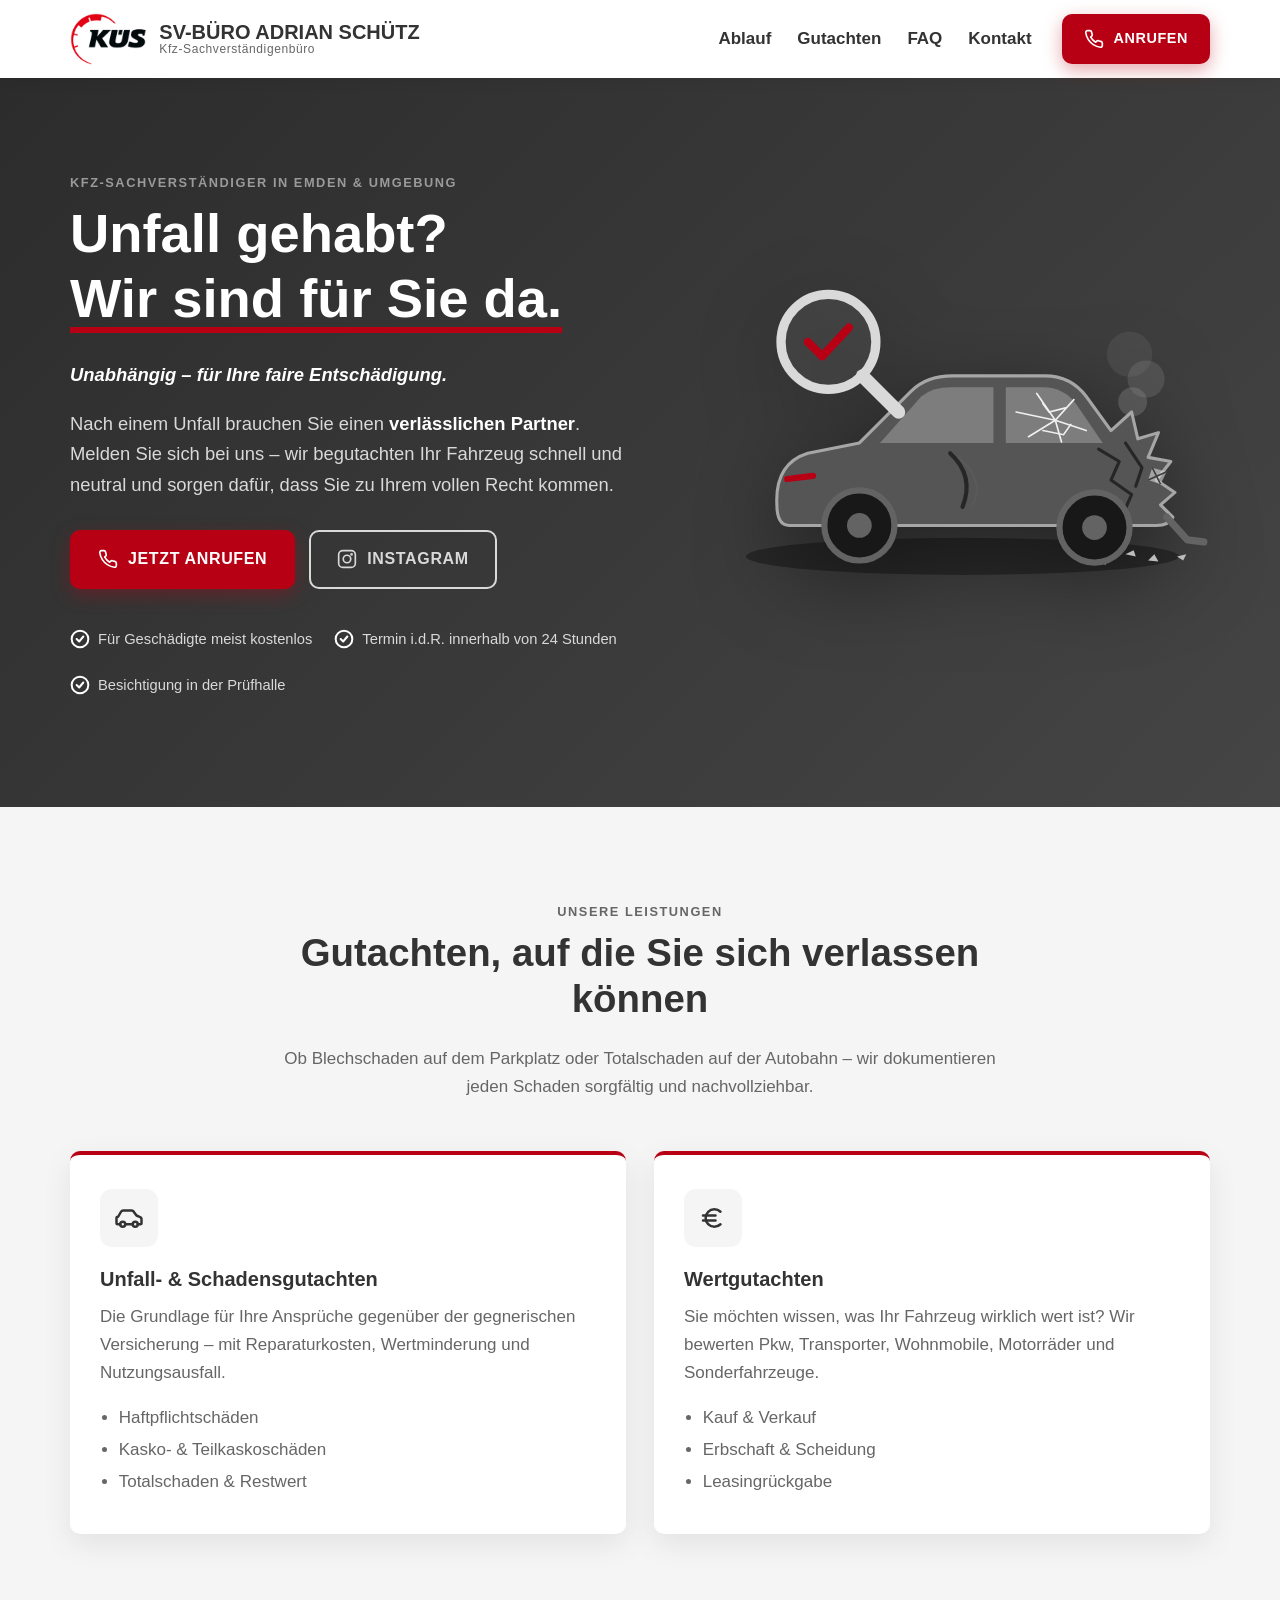
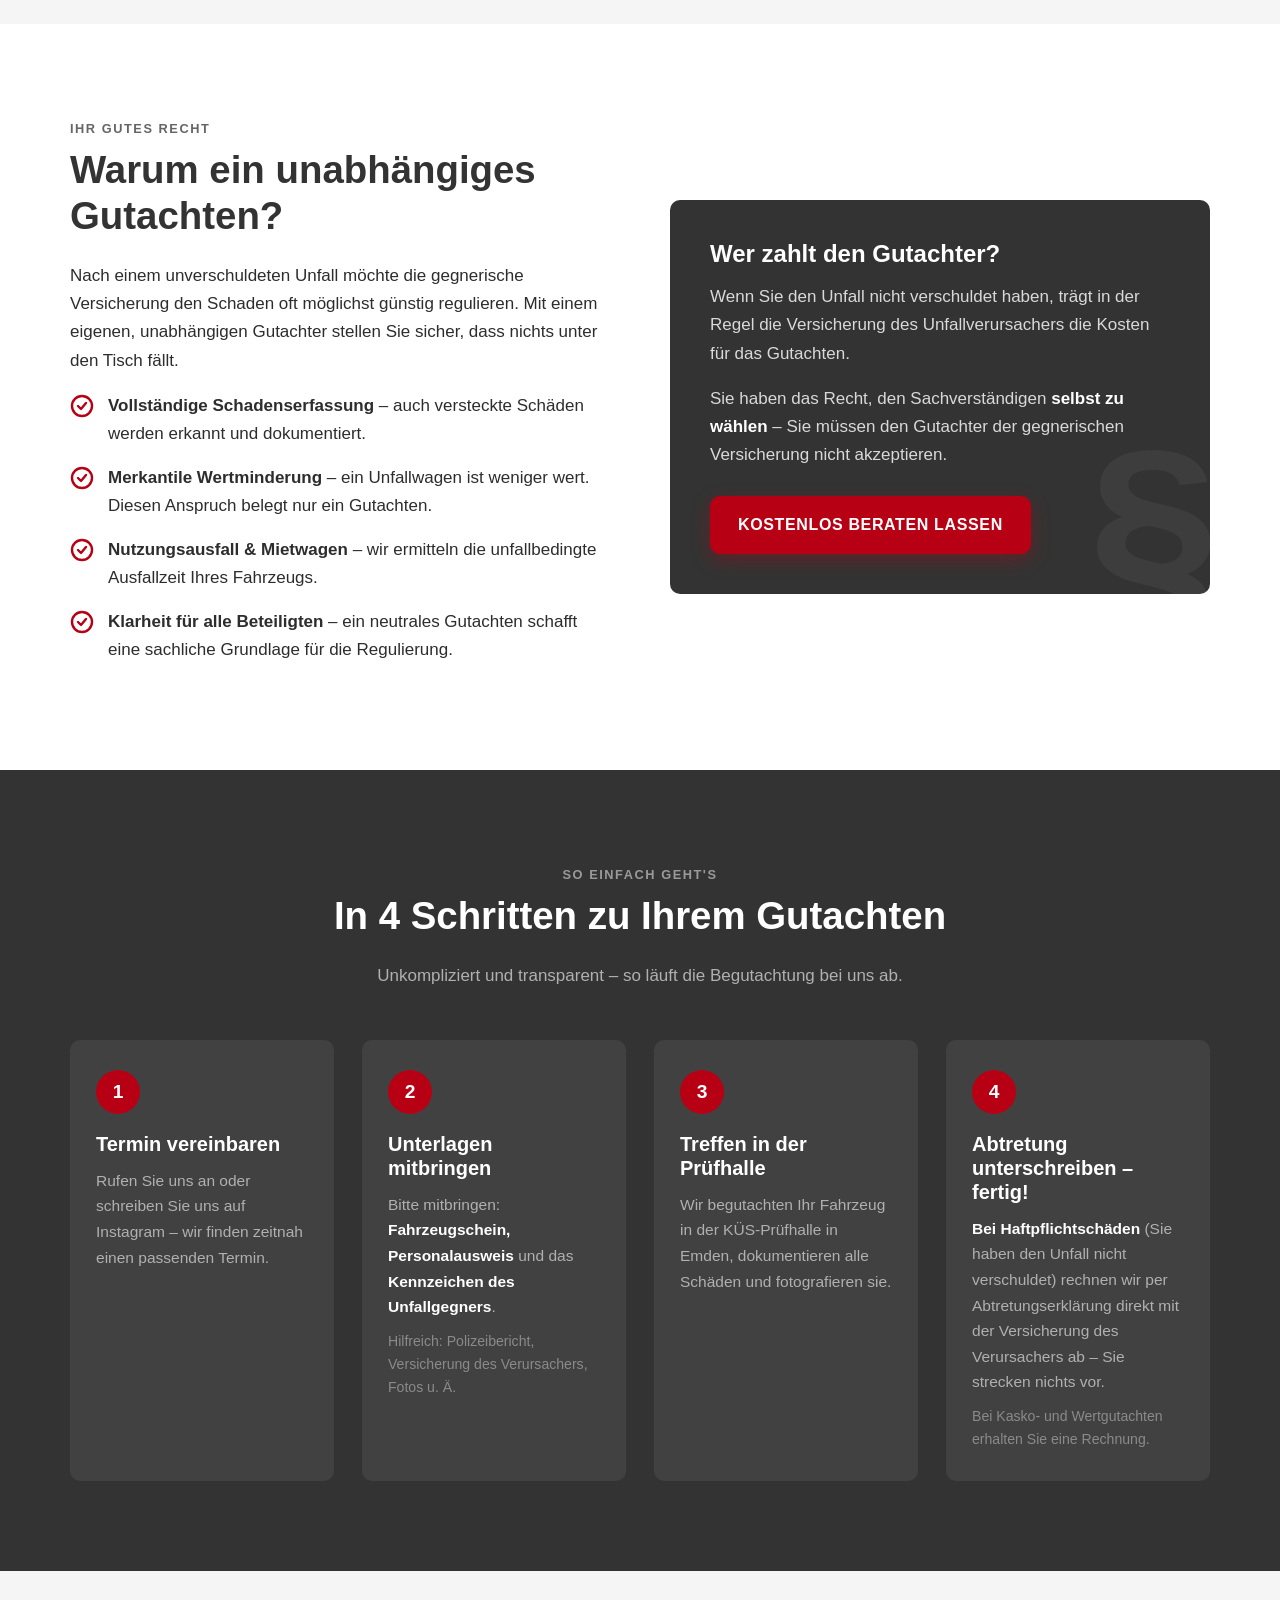
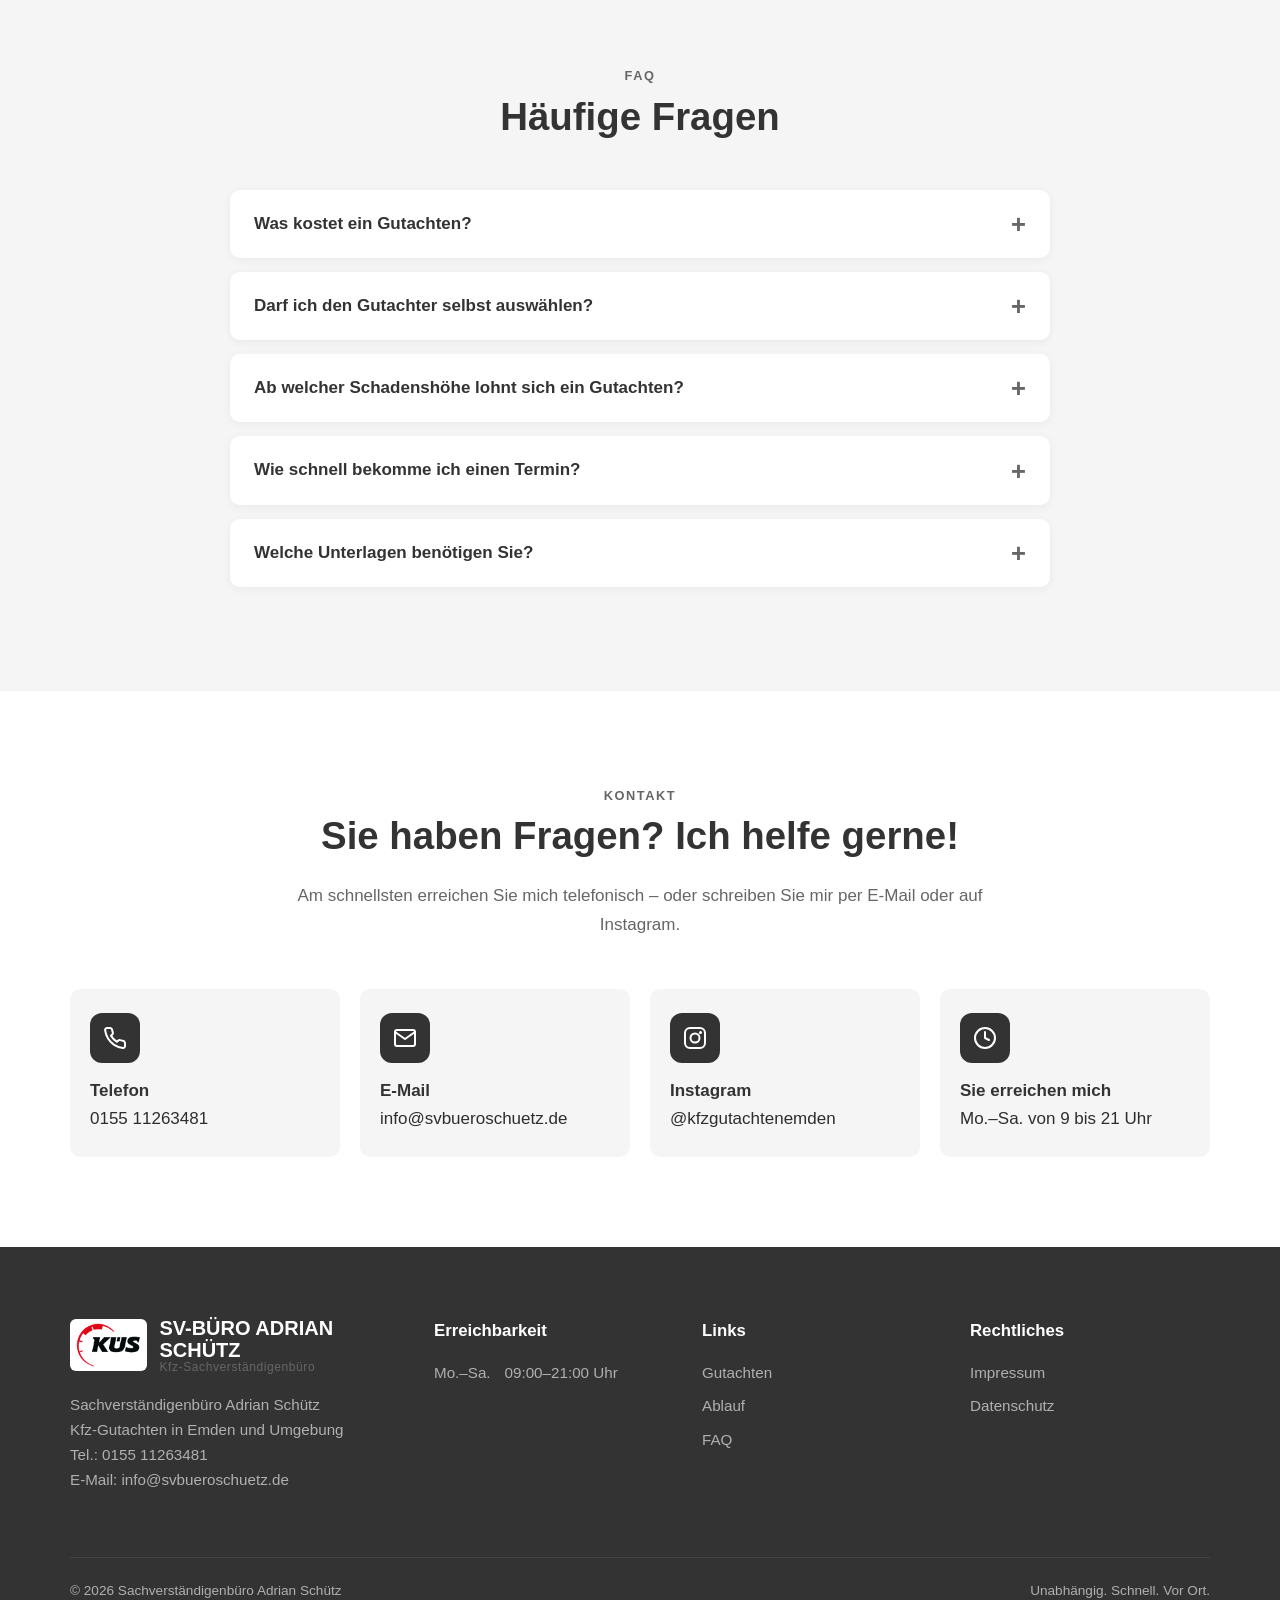
==== commit 4e002f44: "Add files via upload" ====
--- a/index.html
+++ b/index.html
@@ -38,7 +38,7 @@
     <a href="#top" class="logo" aria-label="Zur Startseite">
       <img class="logo__img" src="img/logo-kues.png" alt="KÜS" onerror="this.outerHTML='<span class=&quot;logo__mark&quot;>S</span>'">
       <span class="logo__text">
-        <span class="logo__name">ADRIAN SCHÜTZ</span>
+        <span class="logo__name">SV-BÜRO ADRIAN SCHÜTZ</span>
         <span class="logo__sub">Kfz-Sachverständigenbüro</span>
       </span>
     </a>
@@ -285,7 +285,7 @@
       <div>
         <a href="#top" class="logo">
           <img class="logo__img" src="img/logo-kues.png" alt="KÜS" onerror="this.outerHTML='<span class=&quot;logo__mark&quot;>S</span>'">
-          <span class="logo__text"><span class="logo__name">ADRIAN SCHÜTZ</span><span class="logo__sub">Kfz-Sachverständigenbüro</span></span>
+          <span class="logo__text"><span class="logo__name">SV-BÜRO ADRIAN SCHÜTZ</span><span class="logo__sub">Kfz-Sachverständigenbüro</span></span>
         </a>
         <p>Sachverständigenbüro Adrian Schütz<br>Kfz-Gutachten in Emden und Umgebung<br>
         Tel.: <a href="tel:+4915511263481">0155 11263481</a><br>
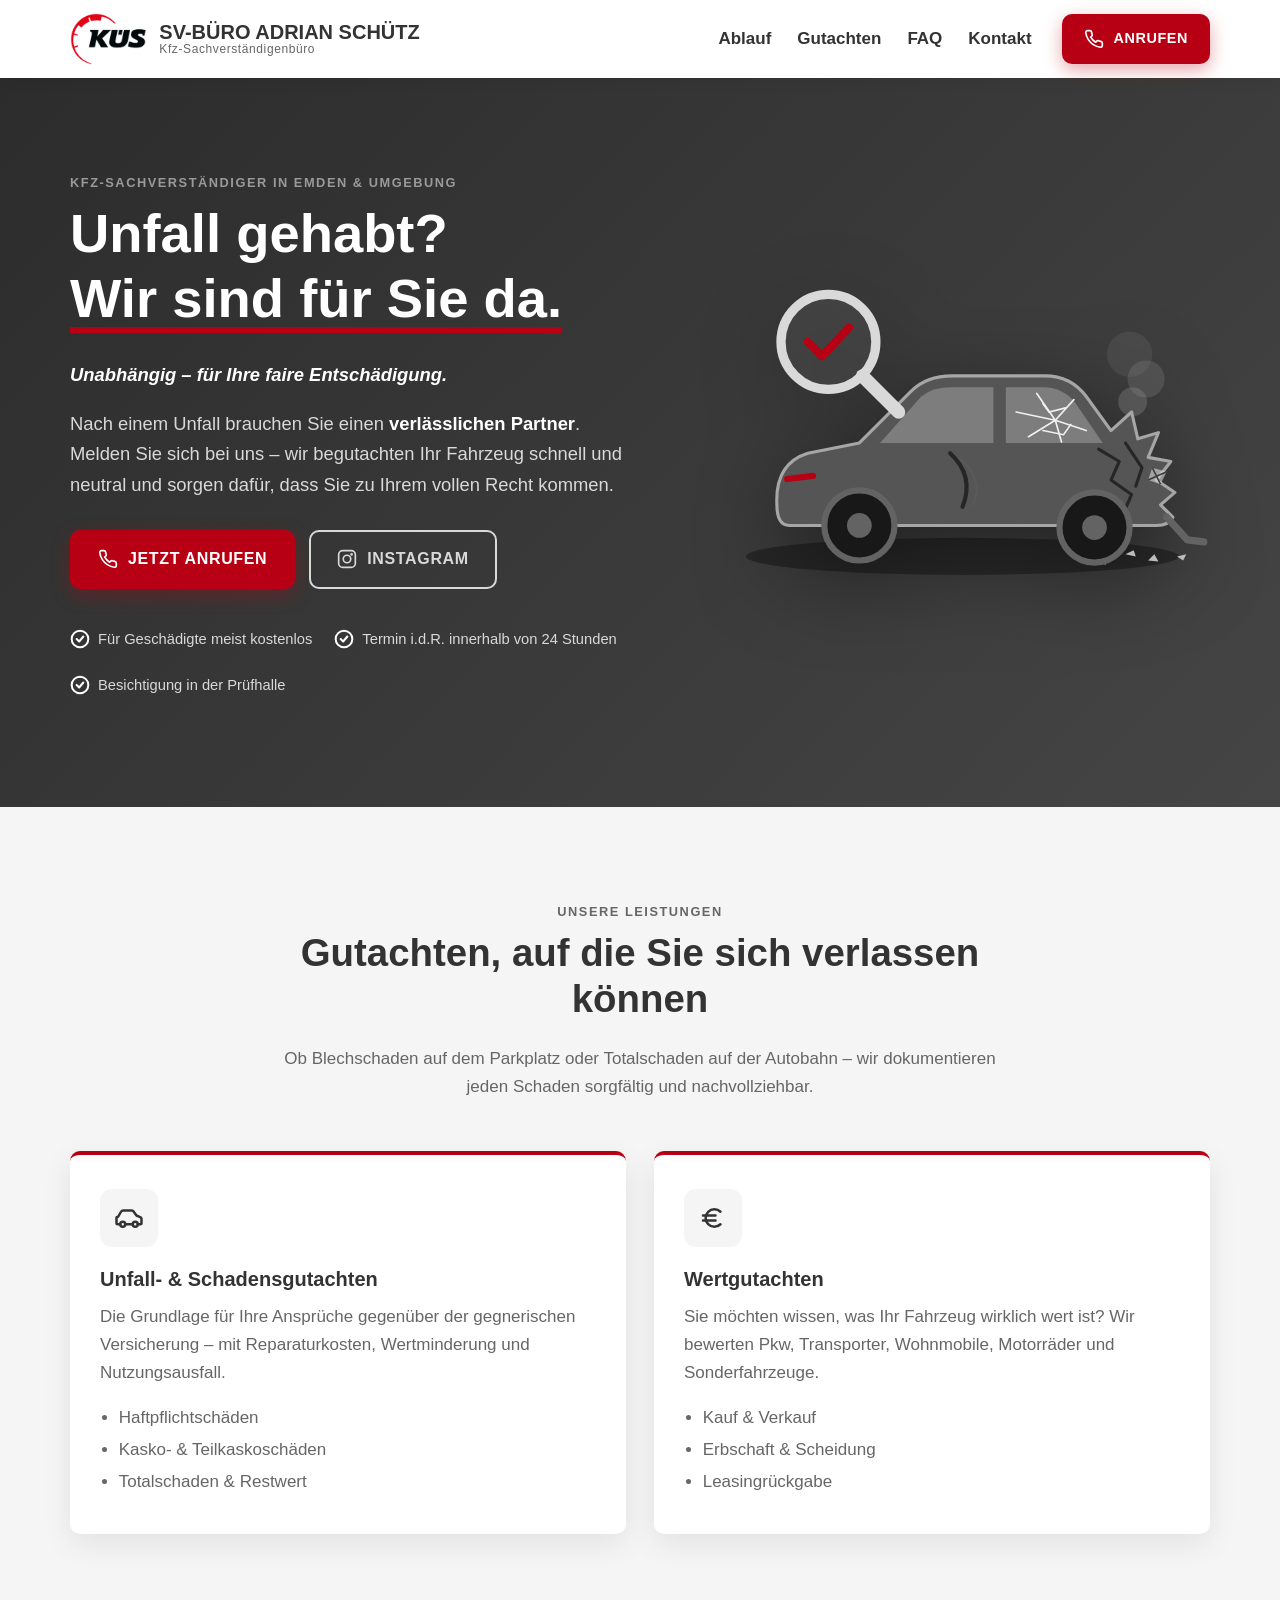
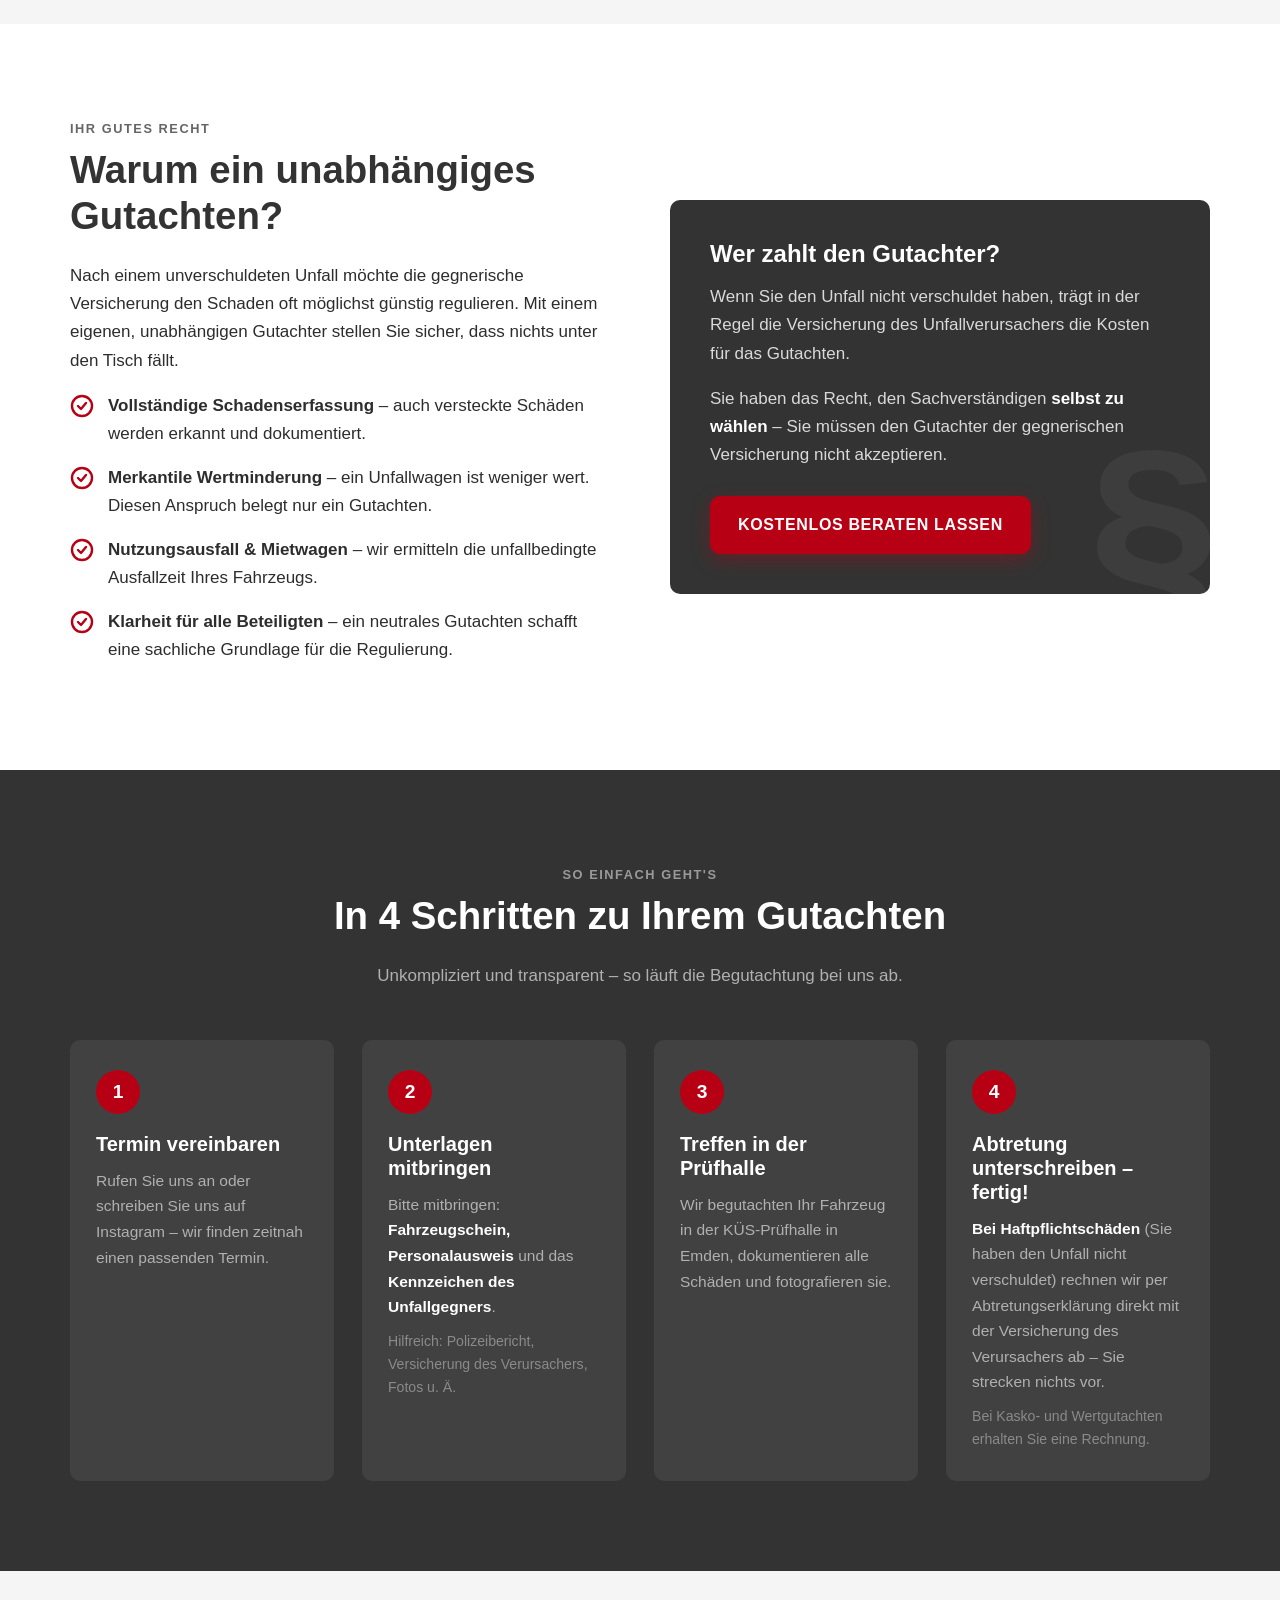
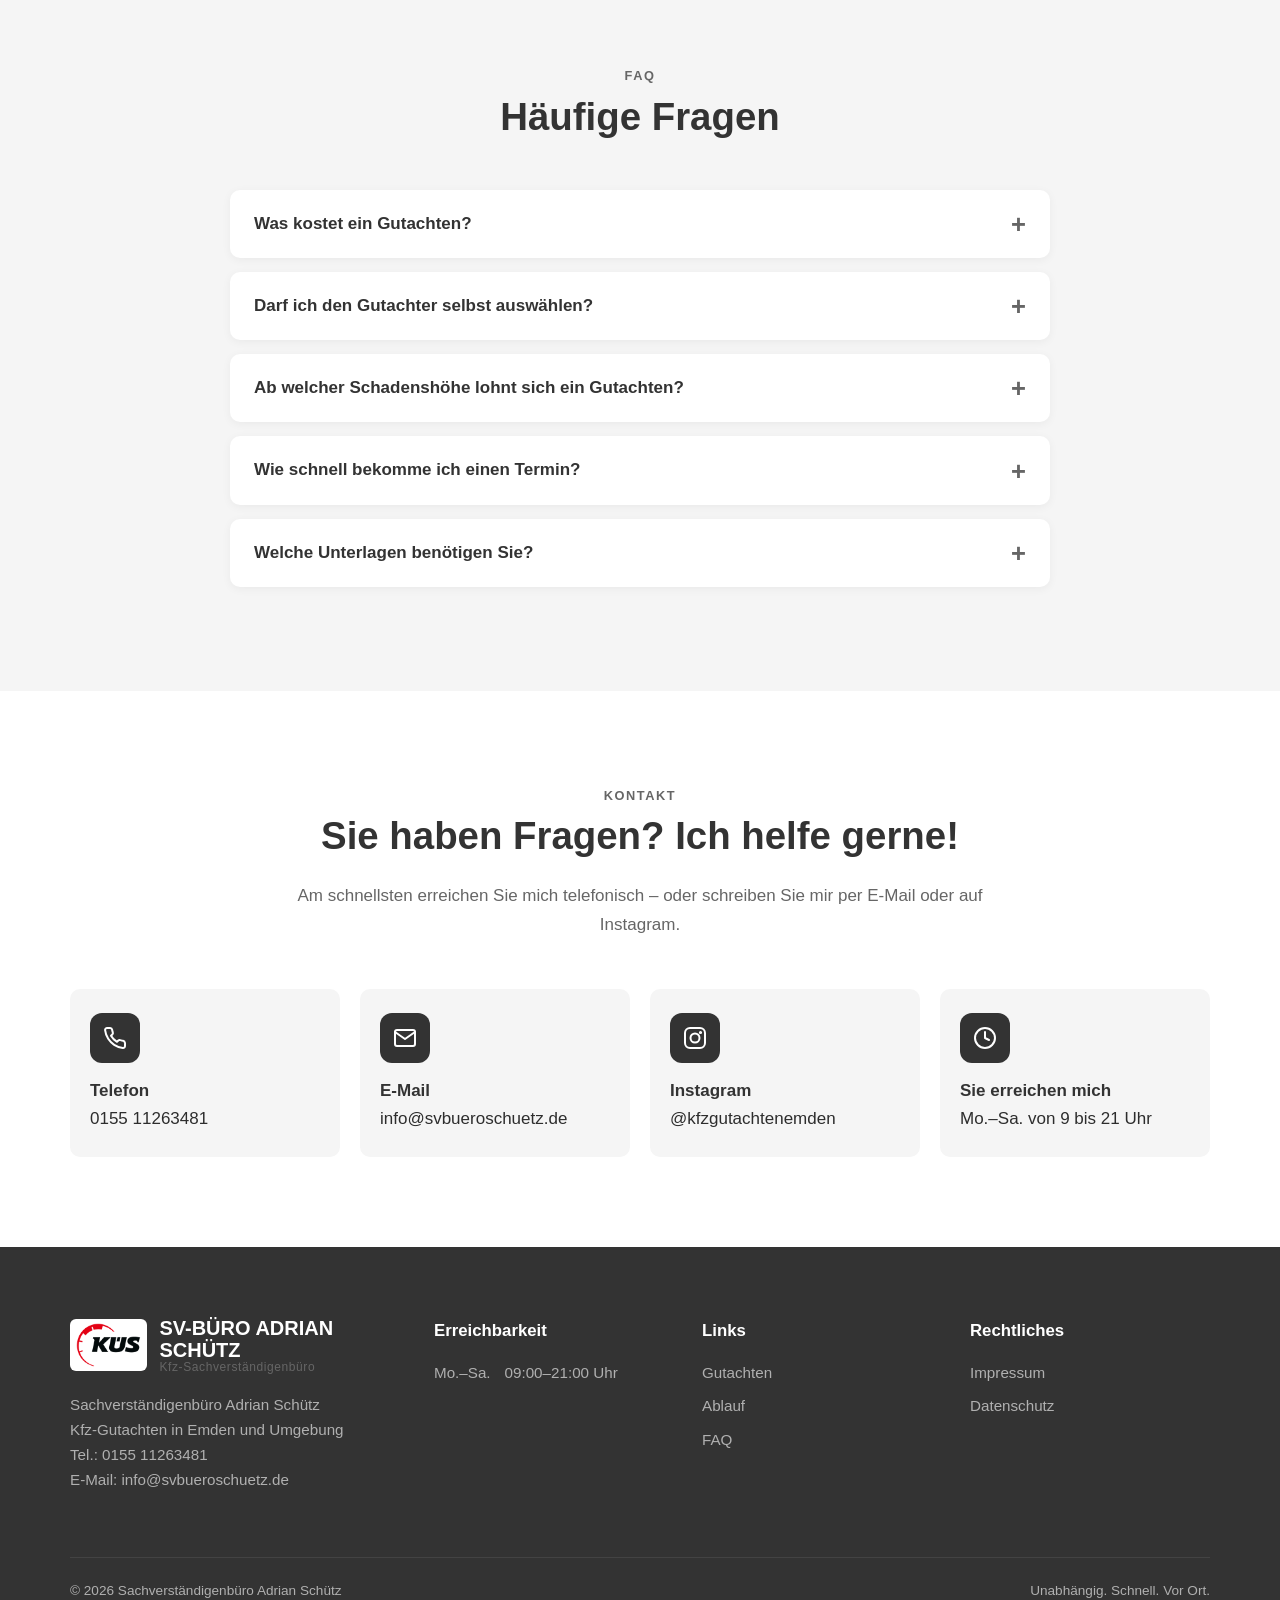
==== commit fce29d72: "Add files via upload" ====
--- a/index.html
+++ b/index.html
@@ -38,7 +38,7 @@
     <a href="#top" class="logo" aria-label="Zur Startseite">
       <img class="logo__img" src="img/logo-kues.png" alt="KÜS" onerror="this.outerHTML='<span class=&quot;logo__mark&quot;>S</span>'">
       <span class="logo__text">
-        <span class="logo__name">SV-BÜRO ADRIAN SCHÜTZ</span>
+        <span class="logo__name"><span class="logo__sv">SV-BÜRO</span> <span class="logo__person">ADRIAN SCHÜTZ</span></span>
         <span class="logo__sub">Kfz-Sachverständigenbüro</span>
       </span>
     </a>
@@ -285,7 +285,7 @@
       <div>
         <a href="#top" class="logo">
           <img class="logo__img" src="img/logo-kues.png" alt="KÜS" onerror="this.outerHTML='<span class=&quot;logo__mark&quot;>S</span>'">
-          <span class="logo__text"><span class="logo__name">SV-BÜRO ADRIAN SCHÜTZ</span><span class="logo__sub">Kfz-Sachverständigenbüro</span></span>
+          <span class="logo__text"><span class="logo__name"><span class="logo__sv">SV-BÜRO</span> <span class="logo__person">ADRIAN SCHÜTZ</span></span><span class="logo__sub">Kfz-Sachverständigenbüro</span></span>
         </a>
         <p>Sachverständigenbüro Adrian Schütz<br>Kfz-Gutachten in Emden und Umgebung<br>
         Tel.: <a href="tel:+4915511263481">0155 11263481</a><br>
